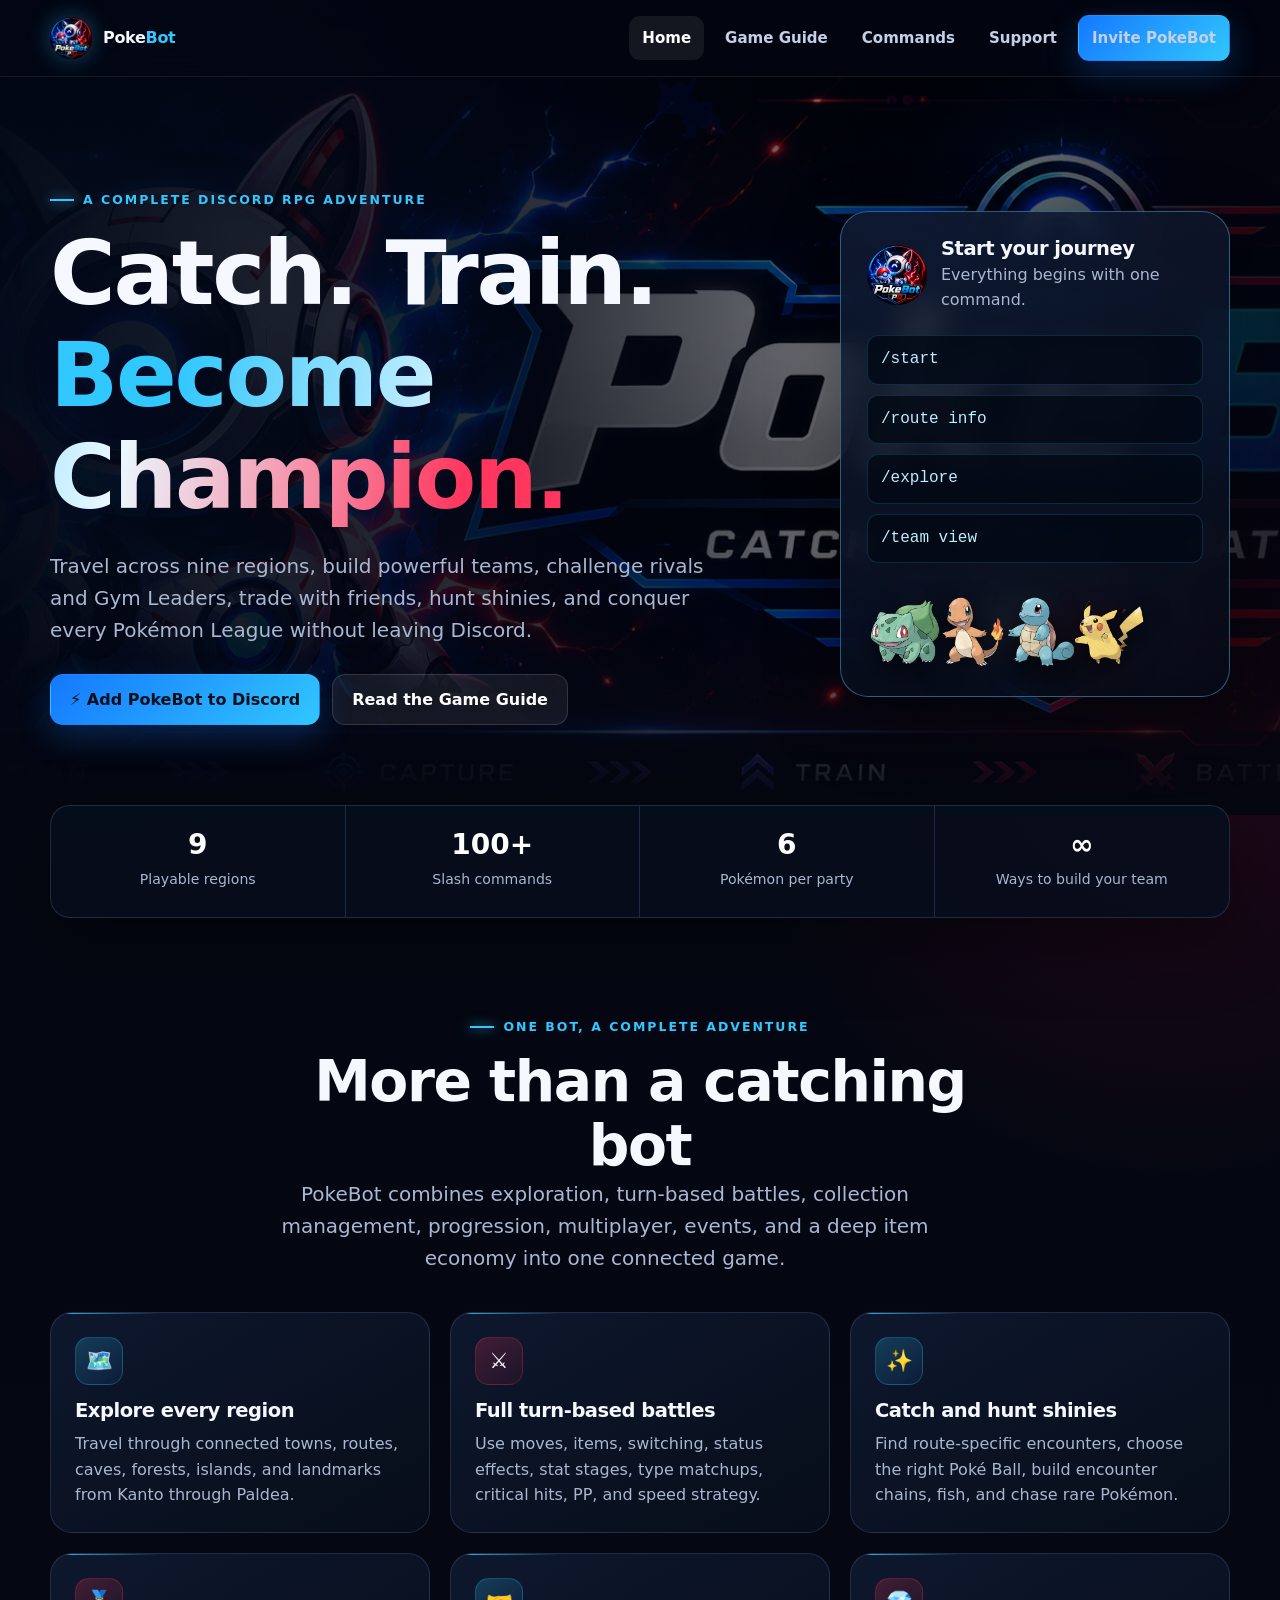
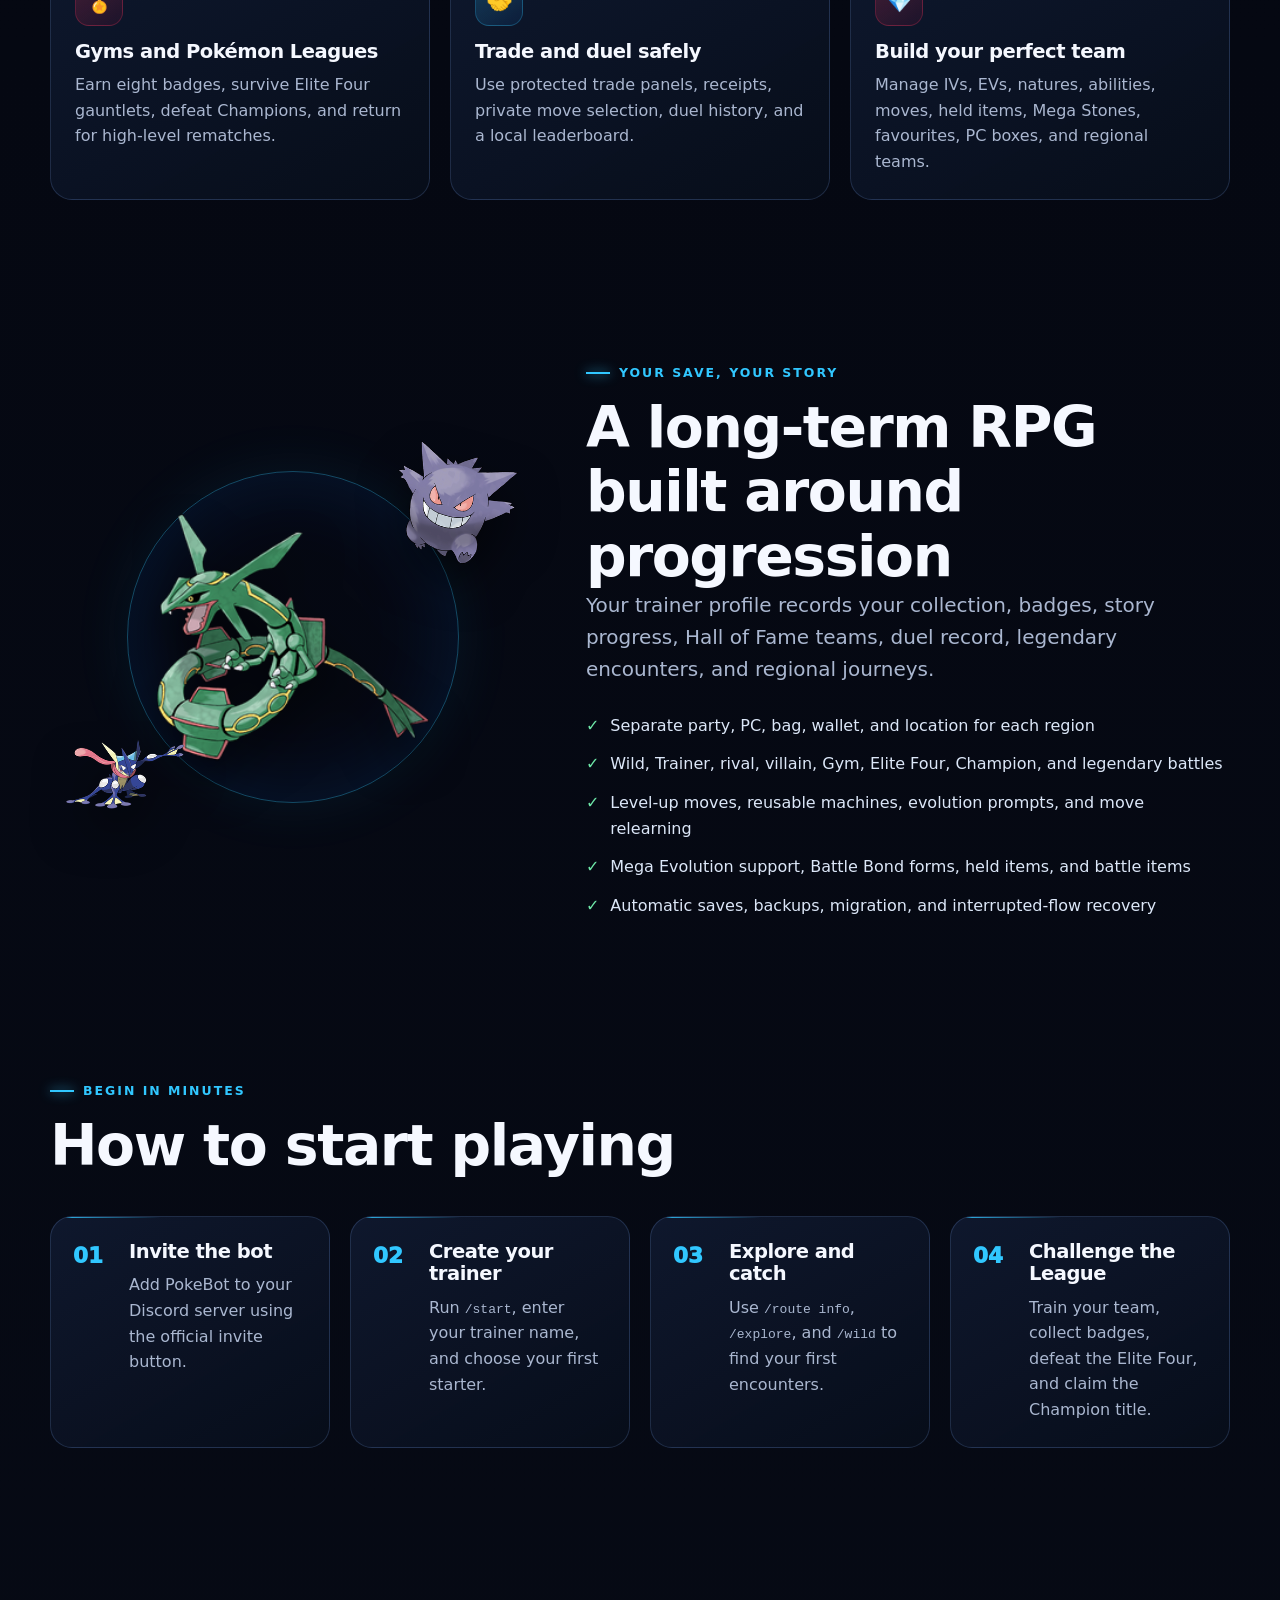
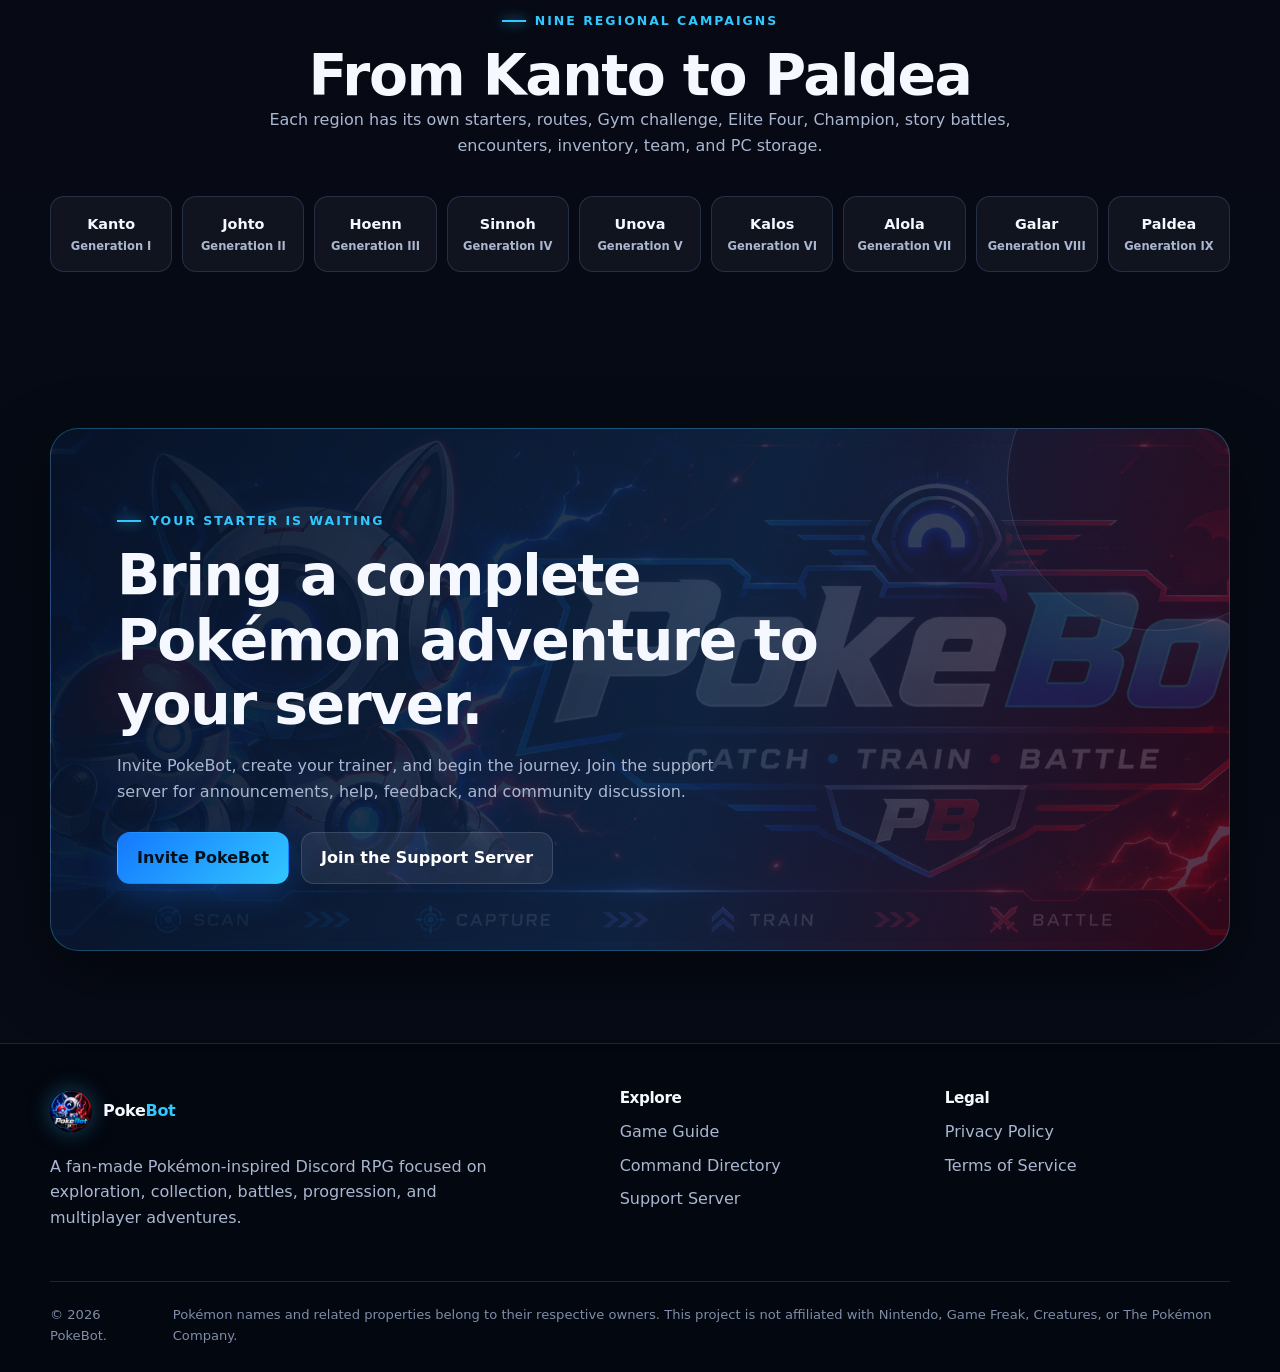
==== index.html @ e4885fd6 "Add files via upload" ====
<!doctype html>
<html lang="en">
<head>
  <meta charset="utf-8">
  <meta name="viewport" content="width=device-width, initial-scale=1">
  <meta name="theme-color" content="#050812">
  <meta name="description" content="PokeBot is a full Pokémon-inspired Discord RPG. Explore regions, catch and train Pokémon, challenge Gyms, trade with friends, and become Champion.">
  <meta property="og:title" content="PokeBot — Catch. Train. Battle.">
  <meta property="og:description" content="A complete Pokémon-inspired RPG adventure built for Discord.">
  <meta property="og:image" content="assets/images/banner.png">
  <title>PokeBot — Pokémon Discord RPG</title>
  <link rel="icon" href="assets/images/icon.png">
  <link rel="stylesheet" href="assets/css/styles.css">
</head>
<body>
<a class="skip-link" href="#main">Skip to content</a>
<header class="site-header">
  <div class="container nav-wrap">
    <a class="brand" href="index.html" aria-label="PokeBot home">
      <img src="assets/images/icon.png" alt="PokeBot icon">
      <span>Poke<em>Bot</em></span>
    </a>
    <button class="nav-toggle" type="button" aria-expanded="false" aria-label="Open navigation"><span></span><span></span><span></span></button>
    <nav class="nav-links" aria-label="Main navigation">
      <a href="index.html" aria-current="page">Home</a>
      <a href="guide.html">Game Guide</a>
      <a href="commands.html">Commands</a>
      <a href="https://discord.gg/V2UFJnx8b5" target="_blank" rel="noreferrer">Support</a>
      <a class="btn btn-primary btn-small" href="https://discord.com/oauth2/authorize?client_id=1525079752610811924&amp;permissions=8&amp;integration_type=0&amp;scope=bot" target="_blank" rel="noreferrer">Invite PokeBot</a>
    </nav>
  </div>
</header>

<main id="main">
  <section class="hero">
    <div class="hero-banner" aria-hidden="true"></div>
    <div class="container hero-grid">
      <div class="hero-copy">
        <p class="eyebrow">A complete Discord RPG adventure</p>
        <h1>Catch. Train. <span class="gradient-text">Become Champion.</span></h1>
        <p class="lead">Travel across nine regions, build powerful teams, challenge rivals and Gym Leaders, trade with friends, hunt shinies, and conquer every Pokémon League without leaving Discord.</p>
        <div class="button-row">
          <a class="btn btn-primary" href="https://discord.com/oauth2/authorize?client_id=1525079752610811924&amp;permissions=8&amp;integration_type=0&amp;scope=bot" target="_blank" rel="noreferrer">⚡ Add PokeBot to Discord</a>
          <a class="btn btn-secondary" href="guide.html">Read the Game Guide</a>
        </div>
      </div>
      <aside class="hero-panel" aria-label="Quick start preview">
        <div class="hero-panel-top">
          <img src="assets/images/icon.png" alt="">
          <div><h3>Start your journey</h3><p>Everything begins with one command.</p></div>
        </div>
        <div class="command-preview">
          <code>/start</code>
          <code>/route info</code>
          <code>/explore</code>
          <code>/team view</code>
        </div>
        <div class="hero-mons" aria-hidden="true">
          <img src="assets/images/bulbasaur.png" alt="">
          <img src="assets/images/charmander.png" alt="">
          <img src="assets/images/squirtle.png" alt="">
          <img src="assets/images/pikachu.png" alt="">
        </div>
      </aside>
    </div>
  </section>

  <div class="container stat-strip">
    <div class="stats">
      <div class="stat"><strong>9</strong><span>Playable regions</span></div>
      <div class="stat"><strong>100+</strong><span>Slash commands</span></div>
      <div class="stat"><strong>6</strong><span>Pokémon per party</span></div>
      <div class="stat"><strong>∞</strong><span>Ways to build your team</span></div>
    </div>
  </div>

  <section class="section">
    <div class="container">
      <div class="section-head center">
        <p class="eyebrow">One bot, a complete adventure</p>
        <h2>More than a catching bot</h2>
        <p class="lead">PokeBot combines exploration, turn-based battles, collection management, progression, multiplayer, events, and a deep item economy into one connected game.</p>
      </div>
      <div class="grid grid-3">
        <article class="card feature-card"><div class="feature-icon">🗺️</div><h3>Explore every region</h3><p>Travel through connected towns, routes, caves, forests, islands, and landmarks from Kanto through Paldea.</p></article>
        <article class="card feature-card"><div class="feature-icon">⚔️</div><h3>Full turn-based battles</h3><p>Use moves, items, switching, status effects, stat stages, type matchups, critical hits, PP, and speed strategy.</p></article>
        <article class="card feature-card"><div class="feature-icon">✨</div><h3>Catch and hunt shinies</h3><p>Find route-specific encounters, choose the right Poké Ball, build encounter chains, fish, and chase rare Pokémon.</p></article>
        <article class="card feature-card"><div class="feature-icon">🏅</div><h3>Gyms and Pokémon Leagues</h3><p>Earn eight badges, survive Elite Four gauntlets, defeat Champions, and return for high-level rematches.</p></article>
        <article class="card feature-card"><div class="feature-icon">🤝</div><h3>Trade and duel safely</h3><p>Use protected trade panels, receipts, private move selection, duel history, and a local leaderboard.</p></article>
        <article class="card feature-card"><div class="feature-icon">💎</div><h3>Build your perfect team</h3><p>Manage IVs, EVs, natures, abilities, moves, held items, Mega Stones, favourites, PC boxes, and regional teams.</p></article>
      </div>
    </div>
  </section>

  <section class="section compact">
    <div class="container showcase">
      <div class="pokemon-stack" aria-hidden="true">
        <img class="main-mon" src="assets/images/rayquaza.png" alt="">
        <img class="mini-mon one" src="assets/images/greninja.png" alt="">
        <img class="mini-mon two" src="assets/images/gengar.png" alt="">
      </div>
      <div>
        <p class="eyebrow">Your save, your story</p>
        <h2>A long-term RPG built around progression</h2>
        <p class="lead">Your trainer profile records your collection, badges, story progress, Hall of Fame teams, duel record, legendary encounters, and regional journeys.</p>
        <ul class="check-list">
          <li>Separate party, PC, bag, wallet, and location for each region</li>
          <li>Wild, Trainer, rival, villain, Gym, Elite Four, Champion, and legendary battles</li>
          <li>Level-up moves, reusable machines, evolution prompts, and move relearning</li>
          <li>Mega Evolution support, Battle Bond forms, held items, and battle items</li>
          <li>Automatic saves, backups, migration, and interrupted-flow recovery</li>
        </ul>
      </div>
    </div>
  </section>

  <section class="section">
    <div class="container">
      <div class="section-head">
        <p class="eyebrow">Begin in minutes</p>
        <h2>How to start playing</h2>
      </div>
      <div class="grid grid-4 steps">
        <article class="card step"><h3>Invite the bot</h3><p>Add PokeBot to your Discord server using the official invite button.</p></article>
        <article class="card step"><h3>Create your trainer</h3><p>Run <code>/start</code>, enter your trainer name, and choose your first starter.</p></article>
        <article class="card step"><h3>Explore and catch</h3><p>Use <code>/route info</code>, <code>/explore</code>, and <code>/wild</code> to find your first encounters.</p></article>
        <article class="card step"><h3>Challenge the League</h3><p>Train your team, collect badges, defeat the Elite Four, and claim the Champion title.</p></article>
      </div>
    </div>
  </section>

  <section class="section compact">
    <div class="container">
      <div class="section-head center">
        <p class="eyebrow">Nine regional campaigns</p>
        <h2>From Kanto to Paldea</h2>
        <p>Each region has its own starters, routes, Gym challenge, Elite Four, Champion, story battles, encounters, inventory, team, and PC storage.</p>
      </div>
      <div class="region-grid" aria-label="Available regions">
        <div class="region-chip">Kanto<small>Generation I</small></div>
        <div class="region-chip">Johto<small>Generation II</small></div>
        <div class="region-chip">Hoenn<small>Generation III</small></div>
        <div class="region-chip">Sinnoh<small>Generation IV</small></div>
        <div class="region-chip">Unova<small>Generation V</small></div>
        <div class="region-chip">Kalos<small>Generation VI</small></div>
        <div class="region-chip">Alola<small>Generation VII</small></div>
        <div class="region-chip">Galar<small>Generation VIII</small></div>
        <div class="region-chip">Paldea<small>Generation IX</small></div>
      </div>
    </div>
  </section>

  <section class="section">
    <div class="container cta">
      <p class="eyebrow">Your starter is waiting</p>
      <h2>Bring a complete Pokémon adventure to your server.</h2>
      <p>Invite PokeBot, create your trainer, and begin the journey. Join the support server for announcements, help, feedback, and community discussion.</p>
      <div class="button-row">
        <a class="btn btn-primary" href="https://discord.com/oauth2/authorize?client_id=1525079752610811924&amp;permissions=8&amp;integration_type=0&amp;scope=bot" target="_blank" rel="noreferrer">Invite PokeBot</a>
        <a class="btn btn-secondary" href="https://discord.gg/V2UFJnx8b5" target="_blank" rel="noreferrer">Join the Support Server</a>
      </div>
    </div>
  </section>
</main>

<footer class="site-footer">
  <div class="container">
    <div class="footer-grid">
      <div class="footer-brand">
        <a class="brand" href="index.html"><img src="assets/images/icon.png" alt=""><span>Poke<em>Bot</em></span></a>
        <p>A fan-made Pokémon-inspired Discord RPG focused on exploration, collection, battles, progression, and multiplayer adventures.</p>
      </div>
      <div class="footer-links"><h3>Explore</h3><a href="guide.html">Game Guide</a><a href="commands.html">Command Directory</a><a href="https://discord.gg/V2UFJnx8b5" target="_blank" rel="noreferrer">Support Server</a></div>
      <div class="footer-links"><h3>Legal</h3><a href="privacy.html">Privacy Policy</a><a href="terms.html">Terms of Service</a></div>
    </div>
    <div class="footer-bottom"><span>© <span data-year></span> PokeBot.</span><span>Pokémon names and related properties belong to their respective owners. This project is not affiliated with Nintendo, Game Freak, Creatures, or The Pokémon Company.</span></div>
  </div>
</footer>
<script src="assets/js/main.js"></script>
</body>
</html>
---- assets/css/styles.css ----
:root {
  --bg: #050812;
  --bg-soft: #0a1020;
  --surface: rgba(13, 22, 42, 0.78);
  --surface-solid: #0d162a;
  --surface-hover: #121f3a;
  --line: rgba(133, 177, 255, 0.18);
  --line-strong: rgba(87, 202, 255, 0.42);
  --text: #f5f8ff;
  --muted: #aab7d0;
  --blue: #31c7ff;
  --blue-2: #1478ff;
  --red: #ff365d;
  --red-2: #d9083f;
  --gold: #ffd166;
  --green: #6ee7a8;
  --shadow: 0 24px 70px rgba(0, 0, 0, 0.42);
  --radius: 22px;
  --radius-sm: 14px;
  --max: 1180px;
}

* { box-sizing: border-box; }
html { scroll-behavior: smooth; }
body {
  margin: 0;
  min-width: 320px;
  color: var(--text);
  background:
    radial-gradient(circle at 8% 8%, rgba(20,120,255,.18), transparent 30rem),
    radial-gradient(circle at 92% 16%, rgba(217,8,63,.15), transparent 28rem),
    linear-gradient(180deg, #030611 0%, var(--bg) 36%, #070b16 100%);
  font-family: Inter, ui-sans-serif, system-ui, -apple-system, BlinkMacSystemFont, "Segoe UI", sans-serif;
  line-height: 1.6;
}
body::before {
  content: "";
  position: fixed;
  inset: 0;
  pointer-events: none;
  opacity: .18;
  background-image:
    linear-gradient(rgba(255,255,255,.025) 1px, transparent 1px),
    linear-gradient(90deg, rgba(255,255,255,.025) 1px, transparent 1px);
  background-size: 42px 42px;
  mask-image: linear-gradient(to bottom, black, transparent 75%);
  z-index: -1;
}
img { max-width: 100%; display: block; }
a { color: inherit; }
button, input { font: inherit; }
button { cursor: pointer; }
::selection { background: rgba(49,199,255,.3); }

.skip-link {
  position: fixed; top: 8px; left: 8px; transform: translateY(-160%);
  padding: 10px 14px; background: white; color: #111; z-index: 1000; border-radius: 8px;
}
.skip-link:focus { transform: translateY(0); }

.container { width: min(calc(100% - 36px), var(--max)); margin-inline: auto; }
.narrow { width: min(calc(100% - 36px), 880px); margin-inline: auto; }
.section { padding: 92px 0; }
.section.compact { padding: 64px 0; }
.section-head { max-width: 760px; margin-bottom: 38px; }
.section-head.center { text-align: center; margin-inline: auto; }
.eyebrow {
  display: inline-flex; align-items: center; gap: 9px; margin: 0 0 12px;
  color: var(--blue); text-transform: uppercase; letter-spacing: .16em; font-size: .78rem; font-weight: 800;
}
.eyebrow::before { content: ""; width: 24px; height: 2px; background: currentColor; box-shadow: 0 0 12px currentColor; }
h1, h2, h3, h4 { line-height: 1.14; margin: 0; letter-spacing: -.025em; }
h1 { font-size: clamp(2.65rem, 7vw, 5.8rem); }
h2 { font-size: clamp(2rem, 4.7vw, 3.55rem); }
h3 { font-size: 1.22rem; }
p { color: var(--muted); margin: 0 0 1rem; }
.lead { font-size: clamp(1.02rem, 2vw, 1.25rem); max-width: 690px; }
.gradient-text { background: linear-gradient(100deg, var(--blue) 15%, #eaf8ff 50%, var(--red) 88%); -webkit-background-clip: text; color: transparent; }
.muted { color: var(--muted); }
.small { font-size: .9rem; }

.site-header {
  position: sticky; top: 0; z-index: 100; backdrop-filter: blur(18px);
  background: rgba(3, 6, 17, .76); border-bottom: 1px solid rgba(255,255,255,.08);
}
.nav-wrap { height: 76px; display: flex; align-items: center; justify-content: space-between; gap: 24px; }
.brand { display: inline-flex; align-items: center; gap: 11px; text-decoration: none; font-weight: 900; letter-spacing: -.02em; }
.brand img { width: 42px; height: 42px; border-radius: 50%; box-shadow: 0 0 22px rgba(49,199,255,.34); }
.brand span em { color: var(--blue); font-style: normal; }
.nav-links { display: flex; align-items: center; gap: 8px; }
.nav-links a { color: #c5d0e5; text-decoration: none; padding: 10px 13px; border-radius: 11px; font-weight: 700; font-size: .94rem; }
.nav-links a:hover, .nav-links a[aria-current="page"] { color: white; background: rgba(255,255,255,.07); }
.nav-toggle { display: none; border: 1px solid var(--line); color: white; background: var(--surface); width: 44px; height: 44px; border-radius: 12px; }
.nav-toggle span { display: block; width: 20px; height: 2px; background: currentColor; margin: 4px auto; }

.button-row { display: flex; flex-wrap: wrap; gap: 12px; margin-top: 28px; }
.btn {
  display: inline-flex; justify-content: center; align-items: center; gap: 9px; min-height: 48px;
  padding: 12px 19px; border-radius: 13px; text-decoration: none; border: 1px solid transparent;
  font-weight: 850; transition: transform .18s ease, box-shadow .18s ease, background .18s ease;
}
.btn:hover { transform: translateY(-2px); }
.btn-primary { background: linear-gradient(135deg, var(--blue-2), var(--blue)); color: #02101c; box-shadow: 0 12px 32px rgba(20,120,255,.26); }
.btn-primary:hover { box-shadow: 0 16px 40px rgba(49,199,255,.32); }
.btn-secondary { background: rgba(255,255,255,.07); border-color: rgba(255,255,255,.13); color: white; }
.btn-red { background: linear-gradient(135deg, var(--red-2), var(--red)); color: white; box-shadow: 0 12px 32px rgba(217,8,63,.25); }
.btn-small { min-height: 40px; padding: 9px 14px; font-size: .9rem; }
.icon { width: 19px; height: 19px; display: inline-block; }

.hero { position: relative; padding: 72px 0 56px; overflow: hidden; }
.hero::after { content: ""; position: absolute; inset: auto 0 0; height: 160px; background: linear-gradient(to bottom, transparent, var(--bg)); pointer-events: none; }
.hero-banner {
  position: absolute; inset: 0; background-image: linear-gradient(90deg, rgba(3,6,17,.98) 0%, rgba(3,6,17,.78) 42%, rgba(3,6,17,.36) 72%, rgba(3,6,17,.82) 100%), url('../images/banner.png');
  background-size: cover; background-position: center; opacity: .78;
}
.hero-grid { position: relative; z-index: 2; min-height: 610px; display: grid; grid-template-columns: minmax(0, 1fr) 390px; align-items: center; gap: 50px; }
.hero-copy { max-width: 760px; }
.hero-copy .lead { margin-top: 22px; }
.hero-panel {
  background: linear-gradient(155deg, rgba(16,27,51,.88), rgba(6,11,23,.78));
  border: 1px solid var(--line-strong); border-radius: 28px; padding: 26px; box-shadow: var(--shadow); backdrop-filter: blur(14px);
}
.hero-panel-top { display: flex; gap: 14px; align-items: center; margin-bottom: 22px; }
.hero-panel-top img { width: 60px; height: 60px; border-radius: 50%; }
.hero-panel-top p { margin: 2px 0 0; }
.command-preview { display: grid; gap: 10px; }
.command-preview code, .code-pill {
  display: block; border: 1px solid rgba(49,199,255,.17); background: rgba(2,8,20,.78); color: #bcefff;
  border-radius: 11px; padding: 11px 13px; font-family: ui-monospace, SFMono-Regular, Menlo, Consolas, monospace;
}
.hero-mons { display: flex; height: 86px; margin-top: 21px; align-items: end; }
.hero-mons img { width: 76px; height: 76px; object-fit: contain; filter: drop-shadow(0 10px 14px rgba(0,0,0,.6)); margin-left: -8px; }
.hero-mons img:first-child { margin-left: 0; }

.stat-strip { position: relative; z-index: 4; margin-top: -10px; }
.stats { display: grid; grid-template-columns: repeat(4, 1fr); border: 1px solid var(--line); background: rgba(8,14,28,.87); border-radius: 20px; overflow: hidden; box-shadow: var(--shadow); }
.stat { padding: 25px; text-align: center; border-right: 1px solid var(--line); }
.stat:last-child { border-right: 0; }
.stat strong { display: block; font-size: 1.75rem; color: white; line-height: 1; margin-bottom: 7px; }
.stat span { color: var(--muted); font-size: .88rem; }

.grid { display: grid; gap: 20px; }
.grid-2 { grid-template-columns: repeat(2, minmax(0, 1fr)); }
.grid-3 { grid-template-columns: repeat(3, minmax(0, 1fr)); }
.grid-4 { grid-template-columns: repeat(4, minmax(0, 1fr)); }
.card {
  position: relative; background: linear-gradient(150deg, rgba(17,28,52,.8), rgba(8,14,27,.86));
  border: 1px solid var(--line); border-radius: var(--radius); padding: 24px; overflow: hidden;
}
.card::before { content: ""; position: absolute; inset: 0 auto auto 0; width: 110px; height: 1px; background: linear-gradient(90deg, var(--blue), transparent); }
.card:hover { border-color: rgba(49,199,255,.38); background: linear-gradient(150deg, rgba(20,34,63,.9), rgba(9,16,31,.9)); }
.card h3 { margin: 15px 0 9px; }
.card p:last-child { margin-bottom: 0; }
.feature-icon { width: 48px; height: 48px; display: grid; place-items: center; border-radius: 14px; background: linear-gradient(145deg, rgba(49,199,255,.22), rgba(20,120,255,.08)); border: 1px solid rgba(49,199,255,.25); font-size: 1.35rem; }
.feature-card:nth-child(even) .feature-icon { background: linear-gradient(145deg, rgba(255,54,93,.22), rgba(217,8,63,.08)); border-color: rgba(255,54,93,.25); }

.steps { counter-reset: steps; }
.step { counter-increment: steps; padding-left: 78px; min-height: 112px; }
.step::after { content: counter(steps, decimal-leading-zero); position: absolute; left: 22px; top: 22px; font-weight: 950; font-size: 1.35rem; color: var(--blue); }
.step h3 { margin-top: 0; }

.region-grid { display: grid; grid-template-columns: repeat(9, minmax(90px, 1fr)); gap: 10px; }
.region-chip { padding: 16px 10px; text-align: center; border-radius: 14px; background: rgba(255,255,255,.045); border: 1px solid var(--line); font-weight: 800; font-size: .9rem; }
.region-chip small { display: block; color: var(--muted); font-weight: 600; font-size: .72rem; }
.region-chip:hover { background: rgba(49,199,255,.08); border-color: var(--line-strong); }

.showcase { display: grid; grid-template-columns: .86fr 1.14fr; align-items: center; gap: 50px; }
.pokemon-stack { position: relative; min-height: 430px; }
.pokemon-stack::before { content: ""; position: absolute; width: 330px; height: 330px; border-radius: 50%; border: 1px solid rgba(49,199,255,.35); box-shadow: inset 0 0 90px rgba(20,120,255,.14), 0 0 60px rgba(49,199,255,.08); left: 50%; top: 50%; transform: translate(-50%,-50%); }
.pokemon-stack img { position: absolute; object-fit: contain; filter: drop-shadow(0 22px 22px rgba(0,0,0,.5)); }
.pokemon-stack .main-mon { width: 300px; height: 300px; left: 50%; top: 50%; transform: translate(-50%,-50%); }
.pokemon-stack .mini-mon.one { width: 130px; height: 130px; left: 2%; bottom: 3%; }
.pokemon-stack .mini-mon.two { width: 135px; height: 135px; right: 2%; top: 3%; }
.check-list { display: grid; gap: 13px; padding: 0; margin: 28px 0 0; list-style: none; }
.check-list li { display: flex; gap: 11px; color: #dce7f8; }
.check-list li::before { content: "✓"; color: var(--green); font-weight: 900; }

.cta {
  position: relative; overflow: hidden; border-radius: 28px; padding: clamp(34px, 6vw, 66px);
  border: 1px solid rgba(49,199,255,.3); background:
    linear-gradient(110deg, rgba(7,18,39,.96), rgba(16,38,70,.88) 55%, rgba(54,9,31,.82)),
    url('../images/banner.png') center/cover;
  box-shadow: var(--shadow);
}
.cta::after { content: ""; position: absolute; right: -80px; top: -100px; width: 300px; height: 300px; border-radius: 50%; border: 1px solid rgba(255,255,255,.12); box-shadow: 0 0 100px rgba(49,199,255,.12); }
.cta > * { position: relative; z-index: 1; }
.cta h2 { max-width: 720px; }
.cta p { max-width: 650px; margin-top: 16px; }

.page-hero { padding: 78px 0 48px; border-bottom: 1px solid var(--line); background: radial-gradient(circle at 50% 0%, rgba(49,199,255,.12), transparent 45rem); }
.page-hero h1 { font-size: clamp(2.5rem, 6vw, 4.8rem); max-width: 900px; }
.page-hero p { margin-top: 18px; }
.breadcrumb { color: var(--muted); font-size: .9rem; margin-bottom: 20px; }
.breadcrumb a { color: var(--blue); text-decoration: none; }

.guide-layout { display: grid; grid-template-columns: 260px minmax(0,1fr); gap: 48px; align-items: start; }
.guide-nav { position: sticky; top: 100px; border: 1px solid var(--line); background: rgba(9,15,29,.8); border-radius: 18px; padding: 13px; max-height: calc(100vh - 125px); overflow: auto; }
.guide-nav a { display: block; padding: 9px 11px; color: var(--muted); text-decoration: none; border-radius: 9px; font-size: .9rem; font-weight: 650; }
.guide-nav a:hover, .guide-nav a.active { color: white; background: rgba(49,199,255,.09); }
.guide-content > section { scroll-margin-top: 100px; padding: 0 0 62px; }
.guide-content h2 { font-size: clamp(1.8rem, 4vw, 2.6rem); margin-bottom: 17px; }
.guide-content h3 { margin: 27px 0 10px; }
.info-box { border-left: 3px solid var(--blue); background: rgba(49,199,255,.07); padding: 18px 19px; border-radius: 0 13px 13px 0; margin: 22px 0; }
.info-box.warning { border-color: var(--gold); background: rgba(255,209,102,.07); }
.info-box.danger { border-color: var(--red); background: rgba(255,54,93,.07); }
.info-box p:last-child { margin-bottom: 0; }
.flow { display: grid; grid-template-columns: repeat(4, 1fr); gap: 12px; margin: 22px 0; }
.flow-item { position: relative; padding: 17px; background: rgba(255,255,255,.045); border: 1px solid var(--line); border-radius: 13px; text-align: center; font-weight: 800; }
.flow-item:not(:last-child)::after { content: "→"; position: absolute; right: -12px; top: 50%; transform: translateY(-50%); color: var(--blue); z-index: 3; }
.command-table { width: 100%; border-collapse: collapse; margin: 18px 0; font-size: .94rem; }
.command-table th, .command-table td { padding: 13px 14px; text-align: left; border-bottom: 1px solid var(--line); vertical-align: top; }
.command-table th { color: white; background: rgba(255,255,255,.04); }
.command-table td { color: var(--muted); }
.command-table code { color: #bdeeff; }
details { border: 1px solid var(--line); background: rgba(255,255,255,.035); border-radius: 14px; margin: 11px 0; }
summary { padding: 16px 18px; font-weight: 800; cursor: pointer; }
details p, details ul { padding: 0 18px 18px; margin: 0; }

.command-controls { display: grid; grid-template-columns: minmax(0, 1fr) auto; gap: 14px; margin: 28px 0 18px; }
.search-wrap { position: relative; }
.search-wrap input { width: 100%; min-height: 52px; padding: 12px 45px 12px 16px; border-radius: 14px; color: white; background: rgba(10,18,34,.88); border: 1px solid var(--line); outline: none; }
.search-wrap input:focus { border-color: var(--blue); box-shadow: 0 0 0 4px rgba(49,199,255,.08); }
.search-wrap span { position: absolute; right: 16px; top: 50%; transform: translateY(-50%); color: var(--muted); }
.category-select { min-height: 52px; border-radius: 14px; padding: 0 42px 0 14px; color: white; background: var(--surface-solid); border: 1px solid var(--line); }
.command-meta { display: flex; justify-content: space-between; gap: 12px; align-items: center; margin-bottom: 18px; color: var(--muted); }
.command-grid { display: grid; gap: 13px; }
.command-card { border: 1px solid var(--line); background: rgba(10,17,32,.8); border-radius: 16px; padding: 18px; transition: border-color .18s ease, transform .18s ease; }
.command-card:hover { border-color: rgba(49,199,255,.38); transform: translateY(-1px); }
.command-card-head { display: flex; justify-content: space-between; gap: 16px; align-items: start; }
.command-card code { color: #c4f3ff; font-size: 1rem; font-weight: 800; overflow-wrap: anywhere; }
.command-card p { margin: 8px 0 0; }
.badges { display: flex; flex-wrap: wrap; gap: 7px; margin-top: 13px; }
.tag { display: inline-flex; align-items: center; padding: 4px 9px; border-radius: 999px; color: #bfd1e9; background: rgba(255,255,255,.055); border: 1px solid var(--line); font-size: .74rem; font-weight: 750; }
.tag.admin { color: #ffc4d0; border-color: rgba(255,54,93,.3); background: rgba(255,54,93,.08); }
.copy-btn { flex: 0 0 auto; border: 1px solid var(--line); color: var(--muted); background: transparent; border-radius: 10px; padding: 7px 10px; font-size: .8rem; }
.copy-btn:hover { color: white; border-color: var(--line-strong); }
.command-usage { margin-top: 12px; padding: 10px 12px; border-radius: 10px; background: rgba(0,0,0,.22); color: #92a7c7; font-family: ui-monospace, SFMono-Regular, Menlo, Consolas, monospace; font-size: .8rem; overflow-wrap: anywhere; }
.empty-state { text-align: center; padding: 55px 20px; border: 1px dashed var(--line); border-radius: 18px; }

.legal-content h2 { font-size: 1.55rem; margin: 34px 0 12px; }
.legal-content h3 { margin: 25px 0 9px; }
.legal-content ul { color: var(--muted); }

.site-footer { border-top: 1px solid var(--line); padding: 46px 0 26px; background: rgba(2,5,12,.6); }
.footer-grid { display: grid; grid-template-columns: 1.3fr .7fr .7fr; gap: 40px; }
.footer-brand p { max-width: 480px; margin-top: 14px; }
.footer-links h3 { font-size: .95rem; margin-bottom: 12px; }
.footer-links a { display: block; width: fit-content; color: var(--muted); text-decoration: none; margin: 8px 0; }
.footer-links a:hover { color: white; }
.footer-bottom { display: flex; justify-content: space-between; gap: 16px; margin-top: 35px; padding-top: 22px; border-top: 1px solid var(--line); color: #7f8da7; font-size: .82rem; }

@media (max-width: 980px) {
  .hero-grid { grid-template-columns: 1fr; min-height: auto; padding: 70px 0 110px; }
  .hero-panel { max-width: 650px; }
  .grid-3 { grid-template-columns: repeat(2, 1fr); }
  .grid-4 { grid-template-columns: repeat(2, 1fr); }
  .region-grid { grid-template-columns: repeat(5, 1fr); }
  .showcase { grid-template-columns: 1fr; }
  .pokemon-stack { order: 2; }
  .guide-layout { grid-template-columns: 1fr; }
  .guide-nav { position: static; max-height: none; display: flex; overflow-x: auto; white-space: nowrap; }
  .guide-nav a { flex: 0 0 auto; }
  .flow { grid-template-columns: repeat(2, 1fr); }
  .flow-item:nth-child(2)::after { display: none; }
}

@media (max-width: 760px) {
  .container, .narrow { width: min(calc(100% - 24px), var(--max)); }
  .section { padding: 68px 0; }
  .nav-toggle { display: block; }
  .nav-links { display: none; position: absolute; top: 69px; left: 12px; right: 12px; padding: 12px; border: 1px solid var(--line); background: rgba(6,11,23,.98); border-radius: 15px; box-shadow: var(--shadow); flex-direction: column; align-items: stretch; }
  .nav-links.open { display: flex; }
  .nav-links a { text-align: center; }
  .hero { padding-top: 24px; }
  .hero-grid { padding-top: 45px; gap: 30px; }
  .hero-panel { padding: 20px; }
  .stats { grid-template-columns: repeat(2, 1fr); }
  .stat:nth-child(2) { border-right: 0; }
  .stat:nth-child(-n+2) { border-bottom: 1px solid var(--line); }
  .grid-2, .grid-3 { grid-template-columns: 1fr; }
  .region-grid { grid-template-columns: repeat(3, 1fr); }
  .command-controls { grid-template-columns: 1fr; }
  .footer-grid { grid-template-columns: 1fr; gap: 24px; }
  .footer-bottom { flex-direction: column; }
  .command-table { display: block; overflow-x: auto; white-space: nowrap; }
}

@media (max-width: 520px) {
  h1 { font-size: 2.65rem; }
  .brand span { display: none; }
  .button-row .btn { width: 100%; }
  .stats { grid-template-columns: 1fr; }
  .stat { border-right: 0; border-bottom: 1px solid var(--line); }
  .stat:last-child { border-bottom: 0; }
  .region-grid { grid-template-columns: repeat(2, 1fr); }
  .grid-4 { grid-template-columns: 1fr; }
  .flow { grid-template-columns: 1fr; }
  .flow-item::after { display: none; }
  .pokemon-stack { min-height: 330px; }
  .pokemon-stack::before { width: 250px; height: 250px; }
  .pokemon-stack .main-mon { width: 235px; height: 235px; }
  .pokemon-stack .mini-mon.one, .pokemon-stack .mini-mon.two { width: 95px; height: 95px; }
}

@media (prefers-reduced-motion: reduce) {
  *, *::before, *::after { scroll-behavior: auto !important; transition: none !important; animation: none !important; }
}
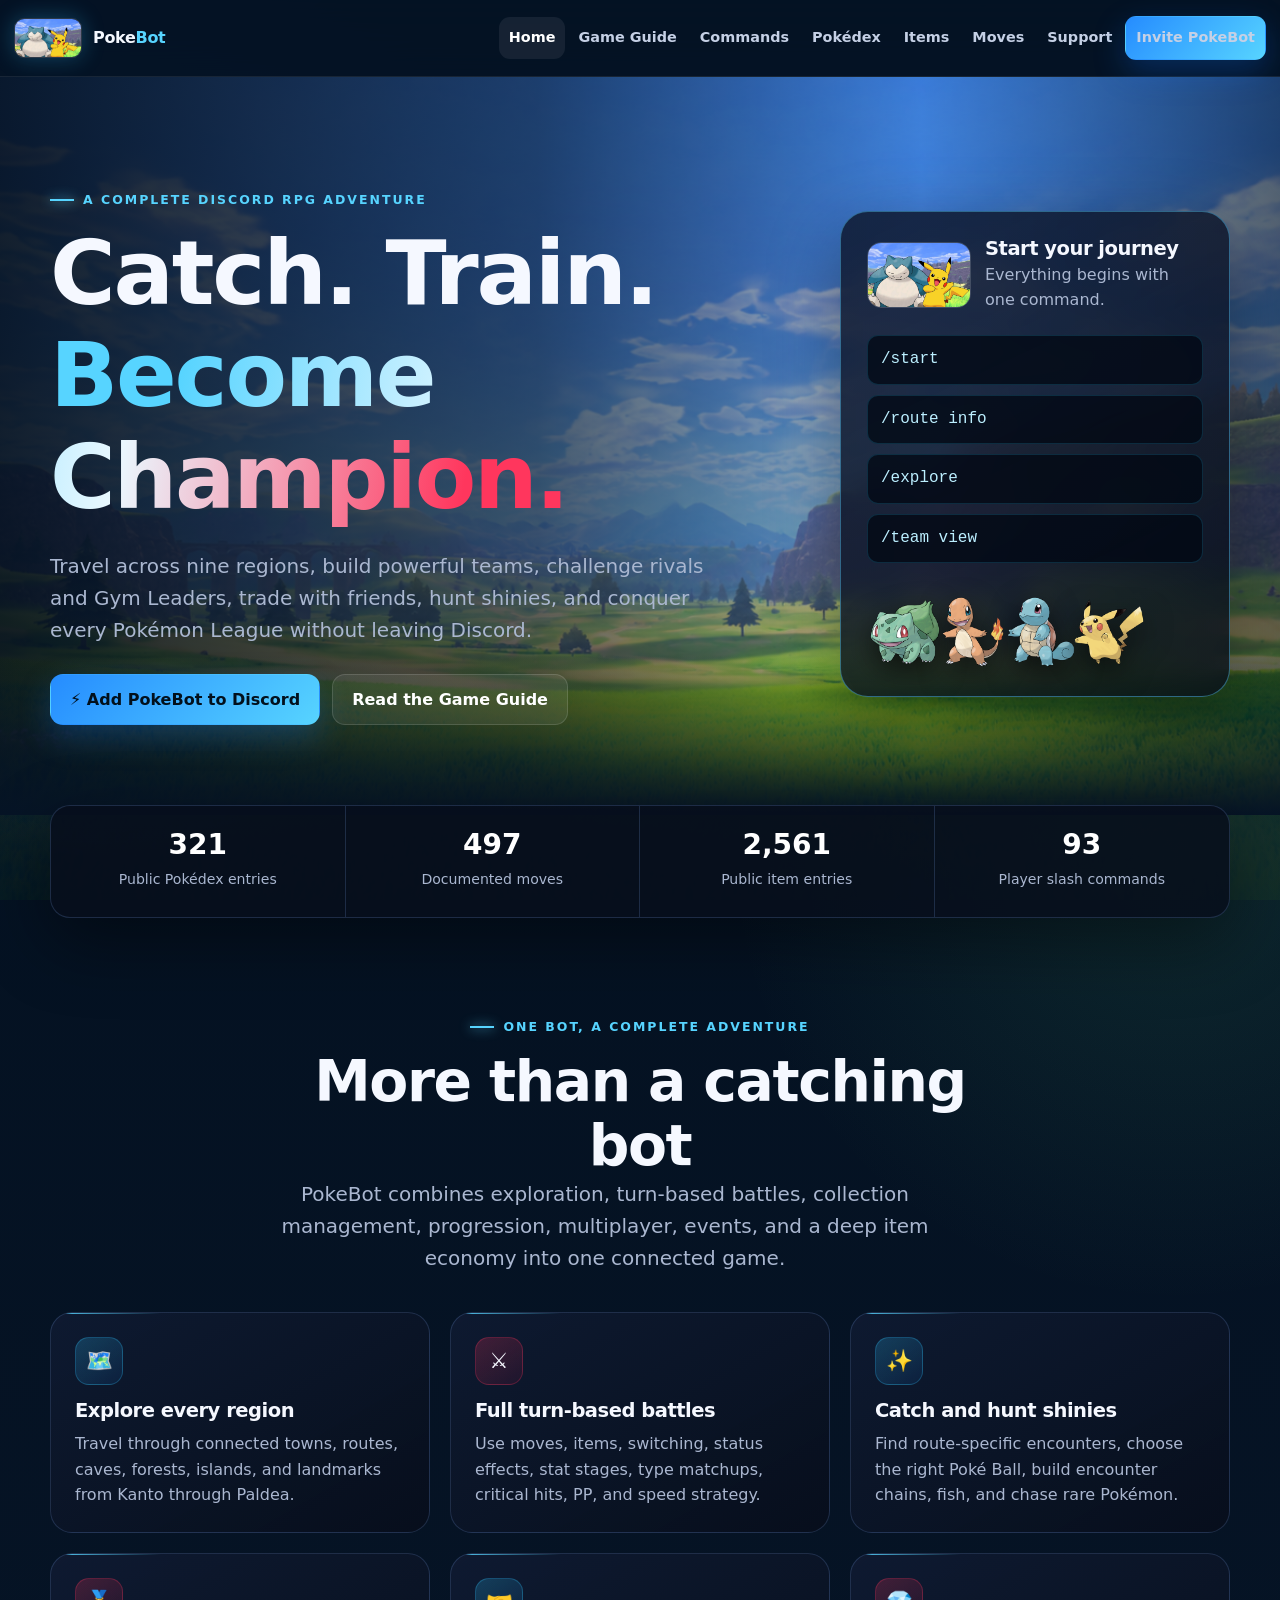
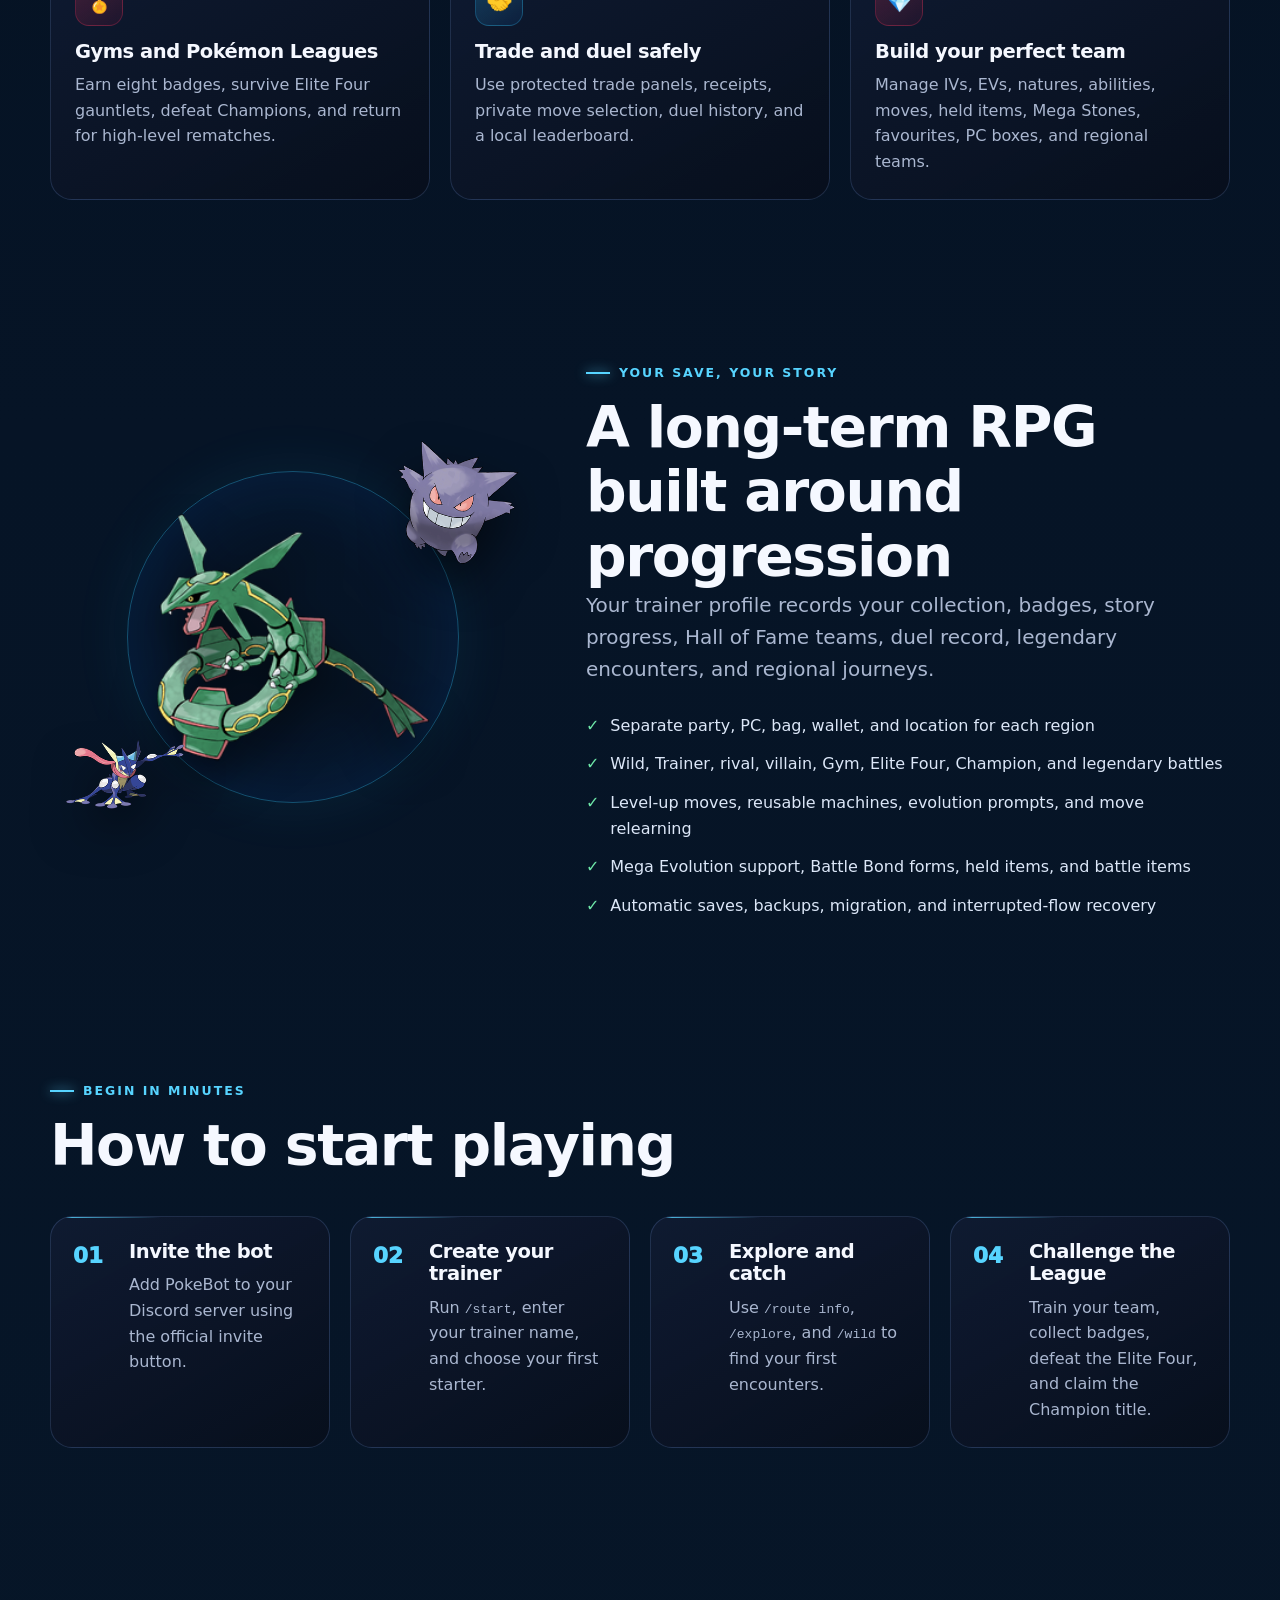
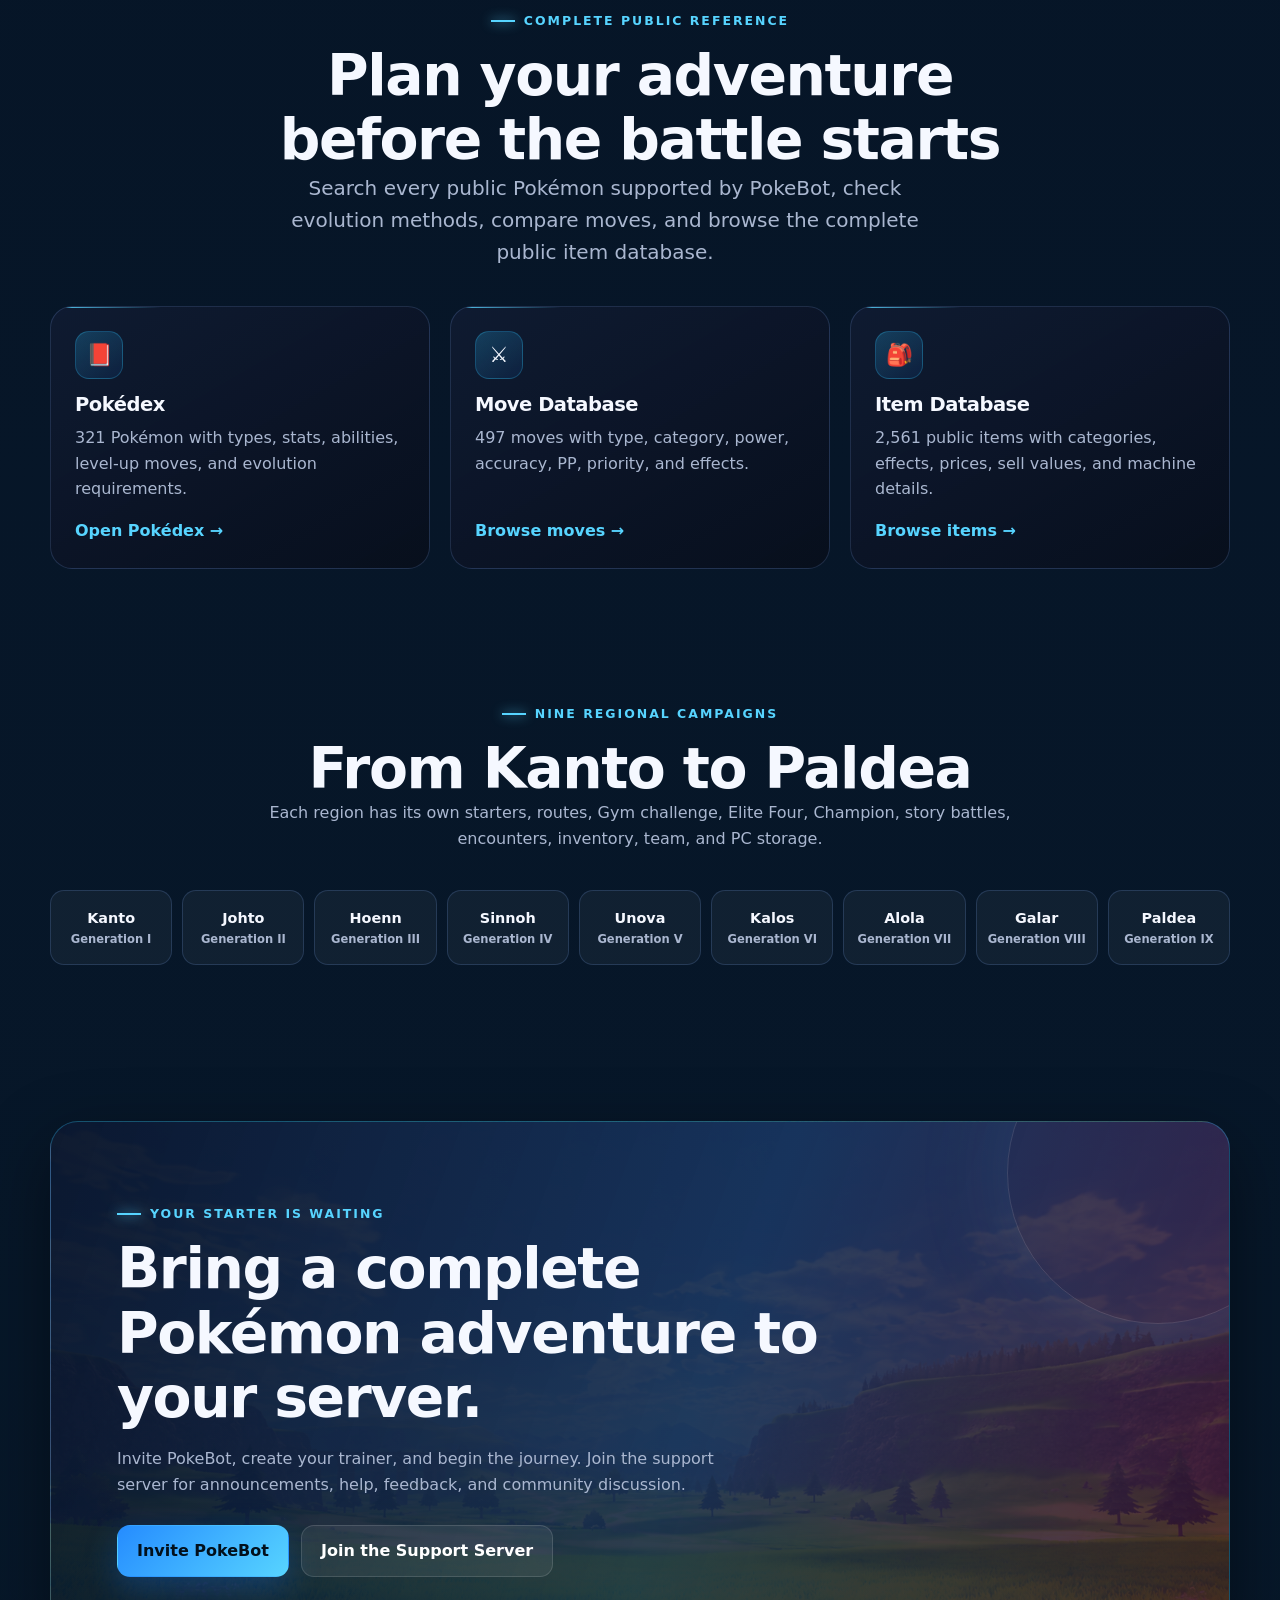
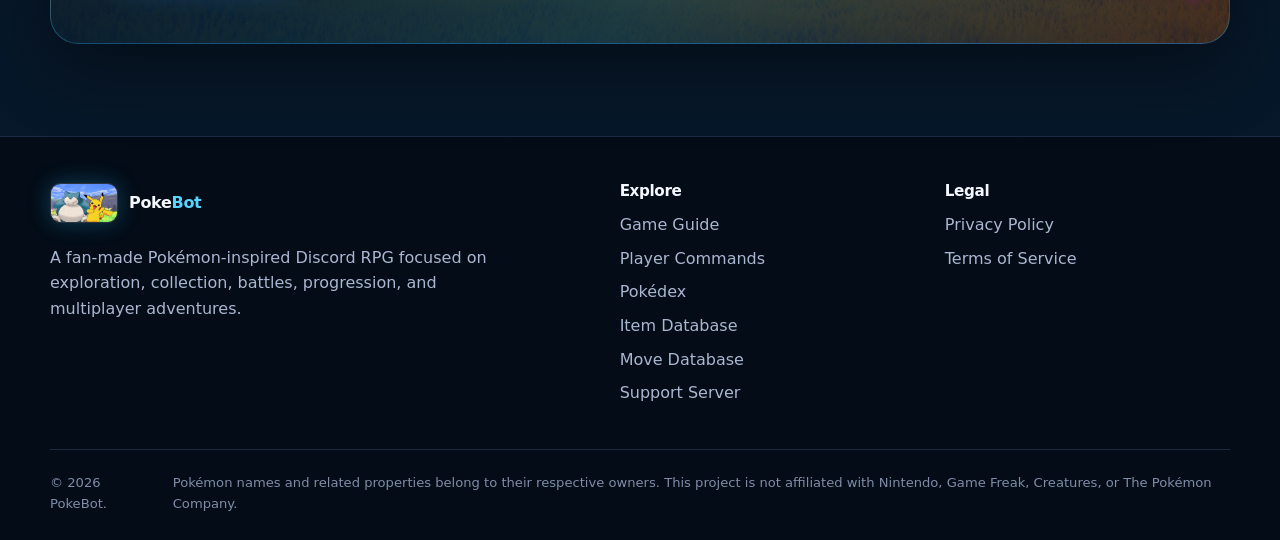
==== commit 3269c01e: "Add files via upload" ====
--- a/index.html
+++ b/index.html
@@ -9,25 +9,16 @@
   <meta property="og:description" content="A complete Pokémon-inspired RPG adventure built for Discord.">
   <meta property="og:image" content="assets/images/banner.png">
   <title>PokeBot — Pokémon Discord RPG</title>
-  <link rel="icon" href="assets/images/icon.png">
+  <link rel="icon" href="assets/images/favicon.png">
   <link rel="stylesheet" href="assets/css/styles.css">
 </head>
 <body>
 <a class="skip-link" href="#main">Skip to content</a>
 <header class="site-header">
   <div class="container nav-wrap">
-    <a class="brand" href="index.html" aria-label="PokeBot home">
-      <img src="assets/images/icon.png" alt="PokeBot icon">
-      <span>Poke<em>Bot</em></span>
-    </a>
+    <a class="brand" href="index.html" aria-label="PokeBot home"><img src="assets/images/icon.png" alt="PokeBot icon"><span>Poke<em>Bot</em></span></a>
     <button class="nav-toggle" type="button" aria-expanded="false" aria-label="Open navigation"><span></span><span></span><span></span></button>
-    <nav class="nav-links" aria-label="Main navigation">
-      <a href="index.html" aria-current="page">Home</a>
-      <a href="guide.html">Game Guide</a>
-      <a href="commands.html">Commands</a>
-      <a href="https://discord.gg/V2UFJnx8b5" target="_blank" rel="noreferrer">Support</a>
-      <a class="btn btn-primary btn-small" href="https://discord.com/oauth2/authorize?client_id=1525079752610811924&amp;permissions=8&amp;integration_type=0&amp;scope=bot" target="_blank" rel="noreferrer">Invite PokeBot</a>
-    </nav>
+    <nav class="nav-links" aria-label="Main navigation"><a href="index.html" aria-current="page">Home</a><a href="guide.html">Game Guide</a><a href="commands.html">Commands</a><a href="pokedex.html">Pokédex</a><a href="items.html">Items</a><a href="moves.html">Moves</a><a href="https://discord.gg/b6aeYMbhjT" target="_blank" rel="noreferrer">Support</a><a class="btn btn-primary btn-small" href="https://discord.com/oauth2/authorize?client_id=1525079752610811924&amp;permissions=8&amp;integration_type=0&amp;scope=bot" target="_blank" rel="noreferrer">Invite PokeBot</a></nav>
   </div>
 </header>
 
@@ -67,10 +58,10 @@
 
   <div class="container stat-strip">
     <div class="stats">
-      <div class="stat"><strong>9</strong><span>Playable regions</span></div>
-      <div class="stat"><strong>100+</strong><span>Slash commands</span></div>
-      <div class="stat"><strong>6</strong><span>Pokémon per party</span></div>
-      <div class="stat"><strong>∞</strong><span>Ways to build your team</span></div>
+      <div class="stat"><strong>321</strong><span>Public Pokédex entries</span></div>
+      <div class="stat"><strong>497</strong><span>Documented moves</span></div>
+      <div class="stat"><strong>2,561</strong><span>Public item entries</span></div>
+      <div class="stat"><strong>93</strong><span>Player slash commands</span></div>
     </div>
   </div>
 
@@ -129,6 +120,22 @@
     </div>
   </section>
 
+
+  <section class="section compact encyclopedia-promo">
+    <div class="container">
+      <div class="section-head center">
+        <p class="eyebrow">Complete public reference</p>
+        <h2>Plan your adventure before the battle starts</h2>
+        <p class="lead">Search every public Pokémon supported by PokeBot, check evolution methods, compare moves, and browse the complete public item database.</p>
+      </div>
+      <div class="grid grid-3">
+        <a class="card reference-card" href="pokedex.html"><div class="feature-icon">📕</div><h3>Pokédex</h3><p>321 Pokémon with types, stats, abilities, level-up moves, and evolution requirements.</p><span>Open Pokédex →</span></a>
+        <a class="card reference-card" href="moves.html"><div class="feature-icon">⚔️</div><h3>Move Database</h3><p>497 moves with type, category, power, accuracy, PP, priority, and effects.</p><span>Browse moves →</span></a>
+        <a class="card reference-card" href="items.html"><div class="feature-icon">🎒</div><h3>Item Database</h3><p>2,561 public items with categories, effects, prices, sell values, and machine details.</p><span>Browse items →</span></a>
+      </div>
+    </div>
+  </section>
+
   <section class="section compact">
     <div class="container">
       <div class="section-head center">
@@ -157,7 +164,7 @@
       <p>Invite PokeBot, create your trainer, and begin the journey. Join the support server for announcements, help, feedback, and community discussion.</p>
       <div class="button-row">
         <a class="btn btn-primary" href="https://discord.com/oauth2/authorize?client_id=1525079752610811924&amp;permissions=8&amp;integration_type=0&amp;scope=bot" target="_blank" rel="noreferrer">Invite PokeBot</a>
-        <a class="btn btn-secondary" href="https://discord.gg/V2UFJnx8b5" target="_blank" rel="noreferrer">Join the Support Server</a>
+        <a class="btn btn-secondary" href="https://discord.gg/b6aeYMbhjT" target="_blank" rel="noreferrer">Join the Support Server</a>
       </div>
     </div>
   </section>
@@ -166,11 +173,8 @@
 <footer class="site-footer">
   <div class="container">
     <div class="footer-grid">
-      <div class="footer-brand">
-        <a class="brand" href="index.html"><img src="assets/images/icon.png" alt=""><span>Poke<em>Bot</em></span></a>
-        <p>A fan-made Pokémon-inspired Discord RPG focused on exploration, collection, battles, progression, and multiplayer adventures.</p>
-      </div>
-      <div class="footer-links"><h3>Explore</h3><a href="guide.html">Game Guide</a><a href="commands.html">Command Directory</a><a href="https://discord.gg/V2UFJnx8b5" target="_blank" rel="noreferrer">Support Server</a></div>
+      <div class="footer-brand"><a class="brand" href="index.html"><img src="assets/images/icon.png" alt=""><span>Poke<em>Bot</em></span></a><p>A fan-made Pokémon-inspired Discord RPG focused on exploration, collection, battles, progression, and multiplayer adventures.</p></div>
+      <div class="footer-links"><h3>Explore</h3><a href="guide.html">Game Guide</a><a href="commands.html">Player Commands</a><a href="pokedex.html">Pokédex</a><a href="items.html">Item Database</a><a href="moves.html">Move Database</a><a href="https://discord.gg/b6aeYMbhjT" target="_blank" rel="noreferrer">Support Server</a></div>
       <div class="footer-links"><h3>Legal</h3><a href="privacy.html">Privacy Policy</a><a href="terms.html">Terms of Service</a></div>
     </div>
     <div class="footer-bottom"><span>© <span data-year></span> PokeBot.</span><span>Pokémon names and related properties belong to their respective owners. This project is not affiliated with Nintendo, Game Freak, Creatures, or The Pokémon Company.</span></div>
--- a/assets/css/styles.css
+++ b/assets/css/styles.css
@@ -1,6 +1,6 @@
 :root {
-  --bg: #050812;
-  --bg-soft: #0a1020;
+  --bg: #061426;
+  --bg-soft: #0b223b;
   --surface: rgba(13, 22, 42, 0.78);
   --surface-solid: #0d162a;
   --surface-hover: #121f3a;
@@ -8,8 +8,8 @@
   --line-strong: rgba(87, 202, 255, 0.42);
   --text: #f5f8ff;
   --muted: #aab7d0;
-  --blue: #31c7ff;
-  --blue-2: #1478ff;
+  --blue: #57d4ff;
+  --blue-2: #258cff;
   --red: #ff365d;
   --red-2: #d9083f;
   --gold: #ffd166;
@@ -81,11 +81,11 @@
 
 .site-header {
   position: sticky; top: 0; z-index: 100; backdrop-filter: blur(18px);
-  background: rgba(3, 6, 17, .76); border-bottom: 1px solid rgba(255,255,255,.08);
+  background: rgba(4, 18, 35, .82); border-bottom: 1px solid rgba(255,255,255,.08);
 }
 .nav-wrap { height: 76px; display: flex; align-items: center; justify-content: space-between; gap: 24px; }
 .brand { display: inline-flex; align-items: center; gap: 11px; text-decoration: none; font-weight: 900; letter-spacing: -.02em; }
-.brand img { width: 42px; height: 42px; border-radius: 50%; box-shadow: 0 0 22px rgba(49,199,255,.34); }
+.brand img { width: 68px; height: 40px; object-fit: cover; object-position: center 46%; border-radius: 10px; box-shadow: 0 0 22px rgba(49,199,255,.28); border: 1px solid rgba(255,255,255,.16); }
 .brand span em { color: var(--blue); font-style: normal; }
 .nav-links { display: flex; align-items: center; gap: 8px; }
 .nav-links a { color: #c5d0e5; text-decoration: none; padding: 10px 13px; border-radius: 11px; font-weight: 700; font-size: .94rem; }
@@ -110,8 +110,8 @@
 .hero { position: relative; padding: 72px 0 56px; overflow: hidden; }
 .hero::after { content: ""; position: absolute; inset: auto 0 0; height: 160px; background: linear-gradient(to bottom, transparent, var(--bg)); pointer-events: none; }
 .hero-banner {
-  position: absolute; inset: 0; background-image: linear-gradient(90deg, rgba(3,6,17,.98) 0%, rgba(3,6,17,.78) 42%, rgba(3,6,17,.36) 72%, rgba(3,6,17,.82) 100%), url('../images/banner.png');
-  background-size: cover; background-position: center; opacity: .78;
+  position: absolute; inset: 0; background-image: linear-gradient(90deg, rgba(3,14,28,.92) 0%, rgba(3,14,28,.64) 42%, rgba(3,14,28,.16) 72%, rgba(3,14,28,.62) 100%), url('../images/banner.png');
+  background-size: cover; background-position: center; opacity: 1;
 }
 .hero-grid { position: relative; z-index: 2; min-height: 610px; display: grid; grid-template-columns: minmax(0, 1fr) 390px; align-items: center; gap: 50px; }
 .hero-copy { max-width: 760px; }
@@ -121,7 +121,7 @@
   border: 1px solid var(--line-strong); border-radius: 28px; padding: 26px; box-shadow: var(--shadow); backdrop-filter: blur(14px);
 }
 .hero-panel-top { display: flex; gap: 14px; align-items: center; margin-bottom: 22px; }
-.hero-panel-top img { width: 60px; height: 60px; border-radius: 50%; }
+.hero-panel-top img { width: 104px; height: 66px; object-fit: cover; object-position: center 46%; border-radius: 14px; border: 1px solid rgba(255,255,255,.16); }
 .hero-panel-top p { margin: 2px 0 0; }
 .command-preview { display: grid; gap: 10px; }
 .command-preview code, .code-pill {
@@ -231,7 +231,6 @@
 .command-card p { margin: 8px 0 0; }
 .badges { display: flex; flex-wrap: wrap; gap: 7px; margin-top: 13px; }
 .tag { display: inline-flex; align-items: center; padding: 4px 9px; border-radius: 999px; color: #bfd1e9; background: rgba(255,255,255,.055); border: 1px solid var(--line); font-size: .74rem; font-weight: 750; }
-.tag.admin { color: #ffc4d0; border-color: rgba(255,54,93,.3); background: rgba(255,54,93,.08); }
 .copy-btn { flex: 0 0 auto; border: 1px solid var(--line); color: var(--muted); background: transparent; border-radius: 10px; padding: 7px 10px; font-size: .8rem; }
 .copy-btn:hover { color: white; border-color: var(--line-strong); }
 .command-usage { margin-top: 12px; padding: 10px 12px; border-radius: 10px; background: rgba(0,0,0,.22); color: #92a7c7; font-family: ui-monospace, SFMono-Regular, Menlo, Consolas, monospace; font-size: .8rem; overflow-wrap: anywhere; }
@@ -305,3 +304,124 @@
 @media (prefers-reduced-motion: reduce) {
   *, *::before, *::after { scroll-behavior: auto !important; transition: none !important; animation: none !important; }
 }
+
+
+/* Bright field artwork theme and public reference databases */
+body { background:
+  radial-gradient(circle at 8% 8%, rgba(55,167,255,.19), transparent 30rem),
+  radial-gradient(circle at 92% 16%, rgba(83,208,132,.12), transparent 28rem),
+  linear-gradient(180deg, #03101f 0%, var(--bg) 38%, #07182a 100%);
+}
+body::after { content:""; position:fixed; inset:0; pointer-events:none; z-index:-2; background:url('../images/banner.png') center top/cover no-repeat; opacity:.055; }
+.site-header .container { width:min(calc(100% - 28px), 1380px); }
+.nav-links { gap: 3px; }
+.nav-links a { padding: 9px 10px; font-size:.9rem; }
+.page-hero.database-hero { position:relative; overflow:hidden; background:
+  linear-gradient(90deg, rgba(4,18,35,.94), rgba(4,18,35,.68) 55%, rgba(4,18,35,.35)),
+  url('../images/banner.png') center 58%/cover;
+}
+.page-hero.database-hero::after { content:""; position:absolute; inset:auto 0 0; height:80px; background:linear-gradient(transparent,var(--bg)); }
+.page-hero.database-hero .container { position:relative; z-index:1; }
+.reference-card { text-decoration:none; min-height:250px; display:flex; flex-direction:column; }
+.reference-card span:last-child { margin-top:auto; color:var(--blue); font-weight:850; }
+.reference-card:hover { transform:translateY(-3px); }
+
+.database-controls { display:grid; grid-template-columns:minmax(0,1fr) 220px 220px; gap:12px; margin:0 0 18px; scroll-margin-top:100px; }
+.database-controls-four { grid-template-columns:minmax(0,1fr) 180px 180px 180px; }
+.database-controls .category-select { width:100%; }
+.database-meta { display:flex; justify-content:space-between; align-items:center; gap:18px; color:var(--muted); font-size:.9rem; margin:0 0 20px; }
+.database-meta code { color:#c4f3ff; }
+.database-grid { display:grid; grid-template-columns:repeat(3,minmax(0,1fr)); gap:15px; }
+.database-card { width:100%; min-height:260px; text-align:left; color:inherit; border:1px solid var(--line); background:linear-gradient(150deg,rgba(17,35,57,.9),rgba(7,19,34,.94)); border-radius:18px; padding:20px; transition:.18s ease; }
+.database-card:hover { border-color:rgba(87,212,255,.52); transform:translateY(-2px); box-shadow:0 18px 40px rgba(0,0,0,.22); }
+.database-card h2 { font-size:1.28rem; margin:14px 0 9px; }
+.database-card p { display:-webkit-box; -webkit-line-clamp:3; -webkit-box-orient:vertical; overflow:hidden; }
+.database-card-top { display:flex; flex-wrap:wrap; align-items:center; justify-content:space-between; gap:8px; }
+.mini-stats { display:flex; flex-wrap:wrap; gap:8px; margin-top:16px; }
+.mini-stats span { flex:1; min-width:84px; border:1px solid var(--line); border-radius:10px; padding:8px; color:var(--muted); font-size:.72rem; text-align:center; }
+.mini-stats b { display:block; color:white; font-size:.9rem; }
+.database-empty { grid-column:1/-1; }
+
+.dex-grid { display:grid; grid-template-columns:repeat(6,minmax(0,1fr)); gap:13px; }
+.dex-card { position:relative; color:inherit; min-height:260px; padding:15px 12px 14px; border:1px solid var(--line); border-radius:18px; background:linear-gradient(155deg,rgba(18,39,61,.92),rgba(7,18,32,.94)); text-align:center; transition:.18s ease; overflow:hidden; }
+.dex-card::before { content:""; position:absolute; width:150px; height:150px; left:50%; top:38px; transform:translateX(-50%); border-radius:50%; background:radial-gradient(circle,rgba(87,212,255,.14),transparent 68%); }
+.dex-card:hover { border-color:rgba(87,212,255,.55); transform:translateY(-3px); box-shadow:0 18px 40px rgba(0,0,0,.22); }
+.dex-card img { position:relative; width:130px; height:130px; margin:18px auto 7px; object-fit:contain; filter:drop-shadow(0 12px 12px rgba(0,0,0,.35)); }
+.dex-number { position:absolute; left:13px; top:10px; color:#8fa8c6; font-weight:850; font-size:.76rem; }
+.dex-name { display:block; font-size:1.05rem; font-weight:900; }
+.dex-types { display:flex; justify-content:center; flex-wrap:wrap; gap:5px; margin:8px 0; }
+.dex-region { display:block; color:var(--muted); font-size:.72rem; }
+.type-badge,.damage-badge { display:inline-flex; align-items:center; justify-content:center; border-radius:999px; padding:4px 9px; color:white; font-size:.69rem; font-weight:900; letter-spacing:.02em; border:1px solid rgba(255,255,255,.18); text-shadow:0 1px 2px rgba(0,0,0,.3); }
+.type-normal{background:#7d8190}.type-fire{background:#e9583e}.type-water{background:#368bd7}.type-electric{background:#d8ad1d}.type-grass{background:#3f9f58}.type-ice{background:#4fb6c2}.type-fighting{background:#ba4551}.type-poison{background:#8a4fac}.type-ground{background:#ba7745}.type-flying{background:#7186c7}.type-psychic{background:#d75583}.type-bug{background:#7e9a35}.type-rock{background:#9d8750}.type-ghost{background:#5d5a9d}.type-dragon{background:#5c58c9}.type-dark{background:#4f4856}.type-steel{background:#647f91}.type-fairy{background:#c967a2}
+.damage-physical{background:#a44b3b}.damage-special{background:#5363aa}.damage-status{background:#66706f}
+.pagination { display:flex; justify-content:center; align-items:center; flex-wrap:wrap; gap:8px; margin-top:28px; }
+.pagination button { min-width:42px; min-height:42px; border:1px solid var(--line); color:#d9e8fa; background:rgba(12,28,47,.9); border-radius:10px; padding:8px 12px; }
+.pagination button:hover:not(:disabled),.pagination button[aria-current="page"] { border-color:var(--blue); background:rgba(87,212,255,.13); color:white; }
+.pagination button:disabled { opacity:.35; cursor:not-allowed; }
+.pagination span { color:var(--muted); padding:0 5px; }
+
+.detail-modal[hidden] { display:none; }
+.detail-modal { position:fixed; inset:0; z-index:1000; display:grid; place-items:center; padding:20px; }
+.detail-backdrop { position:absolute; inset:0; background:rgba(0,5,12,.82); backdrop-filter:blur(8px); }
+.detail-panel { position:relative; width:min(100%,960px); max-height:min(90vh,900px); overflow:auto; border:1px solid rgba(87,212,255,.35); border-radius:24px; padding:clamp(24px,4vw,42px); background:linear-gradient(155deg,#10283e,#071523 70%); box-shadow:0 30px 90px rgba(0,0,0,.58); }
+.detail-panel-small { width:min(100%,720px); }
+.modal-close { position:sticky; float:right; top:0; z-index:4; width:42px; height:42px; border-radius:50%; border:1px solid var(--line); color:white; background:#10253a; font-size:1.6rem; line-height:1; }
+.modal-close:hover { border-color:var(--blue); }
+.modal-open { overflow:hidden; }
+.dex-detail-head { display:grid; grid-template-columns:260px 1fr; align-items:center; gap:34px; margin-bottom:30px; }
+.dex-detail-art { position:relative; min-height:240px; display:grid; place-items:center; border:1px solid var(--line); border-radius:22px; background:radial-gradient(circle,rgba(87,212,255,.18),transparent 65%); }
+.dex-detail-art span { position:absolute; left:16px; top:12px; color:var(--muted); font-weight:900; }
+.dex-detail-art img { width:220px; height:220px; object-fit:contain; filter:drop-shadow(0 18px 18px rgba(0,0,0,.35)); }
+.detail-types { display:flex; flex-wrap:wrap; gap:7px; margin:13px 0 17px; }
+.detail-description { font-size:1.08rem; margin:18px 0 24px; }
+.detail-columns { display:grid; grid-template-columns:1fr 1fr; gap:24px; }
+.detail-columns section,.detail-section { border-top:1px solid var(--line); padding-top:24px; }
+.detail-columns h3,.detail-section h3 { margin-bottom:15px; }
+h3 small { color:var(--muted); font-weight:650; font-size:.72em; }
+.stat-bars { display:grid; gap:9px; }
+.stat-row { display:grid; grid-template-columns:62px 1fr 34px; align-items:center; gap:9px; font-size:.8rem; }
+.stat-row>div { height:8px; background:rgba(255,255,255,.08); border-radius:99px; overflow:hidden; }
+.stat-row i { display:block; height:100%; border-radius:inherit; background:linear-gradient(90deg,var(--blue-2),var(--blue)); }
+.ability-list { display:grid; gap:10px; }
+.ability-list article { border:1px solid var(--line); border-radius:12px; padding:12px; background:rgba(255,255,255,.03); }
+.ability-list strong span { color:var(--gold); font-size:.7rem; margin-left:5px; }
+.ability-list p { margin:5px 0 0; font-size:.82rem; }
+.evolution-list { display:grid; gap:9px; }
+.evolution-step { display:grid; grid-template-columns:1fr 1.5fr 1fr; gap:12px; align-items:center; border:1px solid var(--line); border-radius:12px; padding:12px; }
+.evolution-step span { color:var(--muted); font-size:.82rem; text-align:center; }
+.evolution-step b { color:var(--blue); }
+.level-move-list { display:grid; grid-template-columns:repeat(2,minmax(0,1fr)); gap:8px; max-height:300px; overflow:auto; padding-right:5px; }
+.level-move-list>span { display:flex; align-items:center; gap:7px; border:1px solid var(--line); border-radius:10px; padding:9px; font-size:.82rem; }
+.level-move-list b { color:var(--blue); white-space:nowrap; }
+.level-move-list i { margin-left:auto; font-style:normal; }
+.detail-stat-grid { display:grid; grid-template-columns:repeat(3,1fr); gap:10px; margin:24px 0; }
+.detail-stat-grid>div { border:1px solid var(--line); background:rgba(255,255,255,.035); border-radius:13px; padding:14px; }
+.detail-stat-grid span { display:block; color:var(--muted); font-size:.76rem; }
+.detail-stat-grid strong { display:block; margin-top:4px; font-size:1.05rem; }
+.detail-panel .info-box a { color:var(--blue); }
+
+@media (max-width:1200px) {
+  .nav-links a { padding:9px 7px; font-size:.82rem; }
+  .dex-grid { grid-template-columns:repeat(5,minmax(0,1fr)); }
+}
+@media (max-width:980px) {
+  .database-controls,.database-controls-four { grid-template-columns:1fr 1fr; }
+  .database-grid { grid-template-columns:repeat(2,minmax(0,1fr)); }
+  .dex-grid { grid-template-columns:repeat(4,minmax(0,1fr)); }
+}
+@media (max-width:720px) {
+  .brand img { width:58px;height:36px; }
+  .database-controls,.database-controls-four { grid-template-columns:1fr; }
+  .database-meta { align-items:flex-start; flex-direction:column; gap:5px; }
+  .database-grid { grid-template-columns:1fr; }
+  .dex-grid { grid-template-columns:repeat(2,minmax(0,1fr)); }
+  .dex-card { min-height:235px; }
+  .dex-card img { width:112px;height:112px; }
+  .dex-detail-head { grid-template-columns:1fr; }
+  .dex-detail-art { min-height:220px; }
+  .detail-columns { grid-template-columns:1fr; }
+  .evolution-step { grid-template-columns:1fr; text-align:center; }
+  .level-move-list { grid-template-columns:1fr; }
+  .detail-stat-grid { grid-template-columns:repeat(2,1fr); }
+  .detail-panel { padding:22px 17px; }
+}
